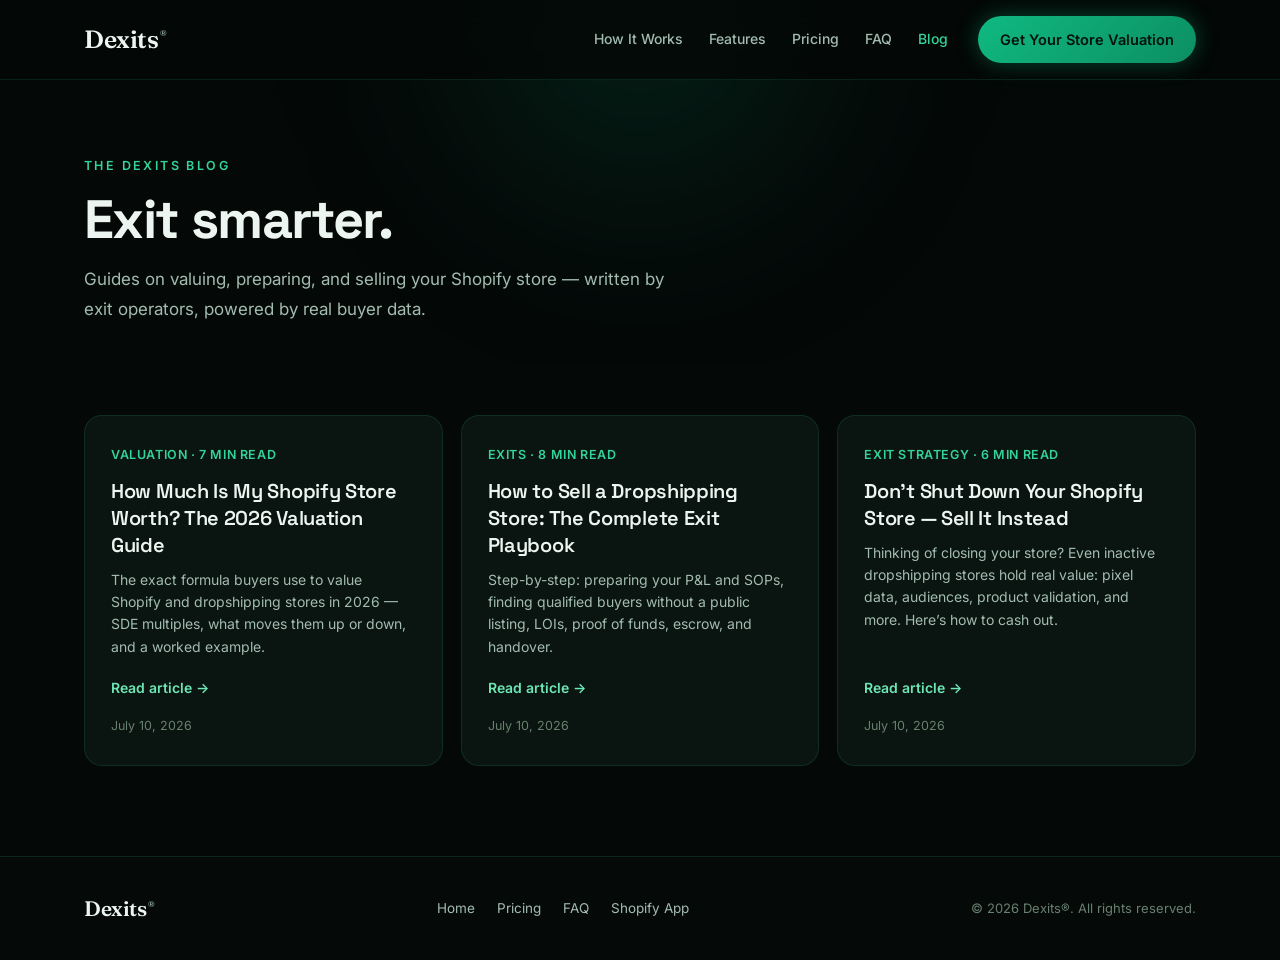
==== blog/index.html @ 19e2a61b "dexits.com rebuild — vision-doc copy, dark emerald design, SEO blog system" ====
<!DOCTYPE html>
<html lang="en">
<head>
<meta charset="UTF-8">
<meta name="viewport" content="width=device-width, initial-scale=1.0">
<title>Dexits® Blog — Shopify Store Valuation & Exit Guides</title>
<meta name="description" content="Guides on valuing, preparing, and selling your Shopify dropshipping store. Valuation multiples, exit checklists, buyer psychology, and escrow-secured deals.">
<link rel="canonical" href="https://dexits.com/blog/">
<meta property="og:type" content="website">
<meta property="og:title" content="Dexits® Blog — Shopify Store Valuation & Exit Guides">
<meta property="og:description" content="Learn how to value and sell your Shopify store. Written by exit operators.">
<meta name="theme-color" content="#040807">
<link rel="preconnect" href="https://fonts.googleapis.com">
<link rel="preconnect" href="https://fonts.gstatic.com" crossorigin>
<link href="https://fonts.googleapis.com/css2?family=Fraunces:opsz,wght@9..144,500;9..144,600&family=Space+Grotesk:wght@400;500;600;700&family=Inter:wght@400;500;600&display=swap" rel="stylesheet">
<link rel="stylesheet" href="blog.css">
</head>
<body>

<header class="nav">
  <div class="nav-inner">
    <a class="brand" href="../index.html">Dexits<sup>®</sup></a>
    <nav class="nav-links">
      <a href="../index.html#how-it-works">How It Works</a>
      <a href="../index.html#features">Features</a>
      <a href="../index.html#pricing">Pricing</a>
      <a href="../index.html#faq">FAQ</a>
      <a href="index.html" style="color:var(--em-bright)">Blog</a>
    </nav>
    <a class="btn btn-primary" href="https://apps.shopify.com/dexits" target="_blank" rel="noopener">Get Your Store Valuation</a>
  </div>
</header>

<section class="page-head">
  <div class="orb"></div>
  <div class="wrap" style="position:relative;z-index:1">
    <span class="label">The Dexits Blog</span>
    <h1 class="page-title">Exit smarter.</h1>
    <p class="page-sub">Guides on valuing, preparing, and selling your Shopify store — written by exit operators, powered by real buyer data.</p>
  </div>
</section>

<div class="wrap">
  <div class="post-grid" id="postGrid">
    <noscript>
      <a class="post-card" href="how-much-is-my-shopify-store-worth.html"><h2>How Much Is My Shopify Store Worth? The 2026 Valuation Guide</h2></a>
      <a class="post-card" href="sell-dropshipping-store.html"><h2>How to Sell a Dropshipping Store: The Complete Exit Playbook</h2></a>
      <a class="post-card" href="dont-shut-down-your-shopify-store.html"><h2>Don’t Shut Down Your Shopify Store — Sell It Instead</h2></a>
    </noscript>
  </div>
</div>

<footer>
  <div class="wrap">
    <div class="foot-bottom">
      <a class="brand" href="../index.html" style="font-size:21px">Dexits<sup>®</sup></a>
      <div class="foot-links">
        <a href="../index.html">Home</a>
        <a href="../index.html#pricing">Pricing</a>
        <a href="../index.html#faq">FAQ</a>
        <a href="https://apps.shopify.com/dexits" target="_blank" rel="noopener">Shopify App</a>
      </div>
      <span>© 2026 Dexits®. All rights reserved.</span>
    </div>
  </div>
</footer>

<script src="posts.js"></script>
<script>
(function(){
  const grid=document.getElementById('postGrid');
  if(!window.DEXITS_POSTS){return}
  const fmt=d=>new Date(d+'T00:00:00').toLocaleDateString('en-US',{year:'numeric',month:'long',day:'numeric'});
  window.DEXITS_POSTS.forEach(p=>{
    const a=document.createElement('a');
    a.className='post-card';a.href=p.slug+'.html';
    a.innerHTML='<div class="post-meta">'+p.tag+' · '+p.minutes+' min read</div>'+
      '<h2>'+p.title+'</h2><p>'+p.description+'</p>'+
      '<span class="more">Read article →</span><span class="date">'+fmt(p.date)+'</span>';
    grid.appendChild(a);
  });
})();
</script>
</body>
</html>
---- blog/blog.css ----
/* ============================================================
   DEXITS BLOG — shared stylesheet (matches main site theme)
   ============================================================ */
:root{
  --bg0:#040807;--bg1:#060d0a;--panel:#0a1410;
  --line:rgba(52,211,153,.13);--line-strong:rgba(52,211,153,.28);
  --em:#10b981;--em-bright:#34d399;--em-soft:#6ee7b7;--em-deep:#0c8f63;
  --ink:#ecf5f0;--mut:#a3bcb0;--dim:#68806f;
  --font-body:'Inter',system-ui,-apple-system,sans-serif;
  --font-disp:'Space Grotesk','Inter',sans-serif;
  --font-serif:'Fraunces',Georgia,serif;
}
*{margin:0;padding:0;box-sizing:border-box}
html{scroll-behavior:smooth}
body{background:var(--bg0);color:var(--ink);font-family:var(--font-body);font-size:16.5px;line-height:1.75;-webkit-font-smoothing:antialiased;overflow-x:hidden}
::selection{background:rgba(16,185,129,.35)}
a{color:var(--em-soft);text-decoration:none}
a:hover{color:var(--em-bright)}
.wrap{max-width:1160px;margin:0 auto;padding:0 24px}

/* nav */
.nav{position:fixed;top:0;left:0;right:0;z-index:50;background:rgba(4,8,7,.82);backdrop-filter:blur(14px);-webkit-backdrop-filter:blur(14px);border-bottom:1px solid var(--line)}
.nav-inner{max-width:1160px;margin:0 auto;padding:16px 24px;display:flex;align-items:center;gap:30px}
.brand{font-family:var(--font-serif);font-weight:600;font-size:25px;letter-spacing:-.5px;color:var(--ink)!important;display:flex;align-items:flex-start;gap:2px;line-height:1}
.brand sup{font-size:9px;margin-top:2px;color:var(--mut)}
.nav-links{display:flex;gap:26px;margin-left:auto;align-items:center}
.nav-links a{font-size:14px;color:var(--mut);font-weight:500}
.nav-links a:hover{color:var(--em-bright)}
.btn{display:inline-flex;align-items:center;gap:9px;font-weight:600;font-size:14.5px;border-radius:999px;padding:11px 22px;cursor:pointer;transition:transform .2s,box-shadow .2s;border:none;white-space:nowrap}
.btn-primary{background:linear-gradient(135deg,var(--em) 0%,var(--em-deep) 100%);color:#03130c!important;box-shadow:0 0 22px rgba(16,185,129,.35)}
.btn-primary:hover{transform:translateY(-2px);box-shadow:0 0 40px rgba(16,185,129,.55)}
.btn-ghost{background:rgba(52,211,153,.06);color:var(--ink)!important;border:1px solid var(--line-strong)}
.btn-ghost:hover{background:rgba(52,211,153,.12)}

/* glow */
.orb{position:absolute;border-radius:50%;filter:blur(90px);pointer-events:none;z-index:0}
.page-head{position:relative;padding:150px 0 40px;overflow:hidden}
.page-head .orb{width:560px;height:560px;top:-260px;left:50%;transform:translateX(-50%);background:radial-gradient(circle,rgba(16,185,129,.18),transparent 65%)}

/* blog index */
.label{display:inline-block;font-size:12.5px;letter-spacing:2.4px;text-transform:uppercase;color:var(--em-bright);font-weight:600;margin-bottom:14px}
h1.page-title{font-family:var(--font-disp);font-size:clamp(34px,5vw,54px);letter-spacing:-1.6px;line-height:1.08;font-weight:700}
.page-sub{color:var(--mut);font-size:17px;max-width:600px;margin-top:16px}
.post-grid{display:grid;grid-template-columns:repeat(3,1fr);gap:18px;padding:50px 0 90px;position:relative;z-index:1}
.post-card{background:var(--panel);border:1px solid var(--line);border-radius:18px;padding:28px 26px;display:flex;flex-direction:column;transition:transform .3s,border-color .3s;color:var(--ink)!important}
.post-card:hover{transform:translateY(-5px);border-color:var(--line-strong)}
.post-meta{font-size:12.5px;color:var(--em-bright);letter-spacing:.6px;text-transform:uppercase;font-weight:600;margin-bottom:12px}
.post-card h2{font-family:var(--font-disp);font-size:20px;font-weight:600;letter-spacing:-.3px;line-height:1.35;margin-bottom:10px;color:var(--ink)}
.post-card p{color:var(--mut);font-size:14px;line-height:1.6;flex:1}
.post-card .more{margin-top:18px;font-size:14px;color:var(--em-soft);font-weight:600}
.post-card .date{margin-top:14px;font-size:12.5px;color:var(--dim)}

/* article */
.article-head{position:relative;padding:150px 0 30px;overflow:hidden;text-align:center}
.article-head .orb{width:560px;height:560px;top:-280px;left:50%;transform:translateX(-50%);background:radial-gradient(circle,rgba(16,185,129,.17),transparent 65%)}
.article-head .wrap{max-width:820px;position:relative;z-index:1}
.article-head h1{font-family:var(--font-disp);font-size:clamp(30px,4.6vw,48px);letter-spacing:-1.4px;line-height:1.12;font-weight:700}
.article-head .meta{margin-top:20px;font-size:13.5px;color:var(--dim)}
.article-head .meta b{color:var(--em-bright);font-weight:600;text-transform:uppercase;letter-spacing:.8px}
article{max-width:720px;margin:0 auto;padding:40px 24px 60px;position:relative;z-index:1}
article p{margin-bottom:22px;color:#c9dbd1}
article h2{font-family:var(--font-disp);font-size:27px;letter-spacing:-.6px;font-weight:700;margin:44px 0 16px;color:var(--ink)}
article h3{font-family:var(--font-disp);font-size:20px;letter-spacing:-.3px;font-weight:600;margin:34px 0 12px;color:var(--ink)}
article ul,article ol{margin:0 0 22px 22px;color:#c9dbd1}
article li{margin-bottom:10px}
article b,article strong{color:var(--ink)}
article blockquote{border-left:2px solid var(--em-deep);padding:6px 0 6px 20px;margin:0 0 22px;font-family:var(--font-serif);font-style:italic;font-size:18.5px;color:var(--em-soft)}
.callout{background:var(--panel);border:1px solid var(--line-strong);border-radius:16px;padding:22px 26px;margin:30px 0;font-size:15.5px}
.callout b{color:var(--em-bright)}
table{width:100%;border-collapse:collapse;margin:0 0 26px;font-size:14.5px}
th,td{text-align:left;padding:12px 14px;border-bottom:1px solid var(--line)}
th{color:var(--em-bright);font-family:var(--font-disp);font-weight:600;font-size:13px;letter-spacing:.8px;text-transform:uppercase}
td{color:#c9dbd1}

/* in-article CTA */
.cta-box{position:relative;overflow:hidden;text-align:center;background:linear-gradient(180deg,#0c1a13,#071009);border:1px solid var(--line-strong);border-radius:22px;padding:44px 30px;margin:48px 0;box-shadow:0 0 60px rgba(16,185,129,.10)}
.cta-box h3{font-family:var(--font-disp);font-size:25px;letter-spacing:-.5px;margin:0 0 10px;font-weight:700}
.cta-box p{color:var(--mut);font-size:15px;margin-bottom:22px}
.cta-box .fine{font-size:12.5px;color:var(--dim);margin:16px 0 0}

/* related */
.related{max-width:980px;margin:0 auto;padding:10px 24px 90px}
.related h2{font-family:var(--font-disp);font-size:24px;letter-spacing:-.5px;margin-bottom:24px}
.related-grid{display:grid;grid-template-columns:repeat(2,1fr);gap:16px}

/* footer */
footer{border-top:1px solid var(--line);padding:40px 0;background:rgba(6,13,10,.6)}
.foot-bottom{display:flex;justify-content:space-between;gap:16px;flex-wrap:wrap;font-size:13px;color:var(--dim);align-items:center}
.foot-links{display:flex;gap:22px;flex-wrap:wrap}
.foot-links a{color:var(--mut);font-size:13.5px}
.foot-links a:hover{color:var(--em-bright)}

@media (max-width:980px){.post-grid,.related-grid{grid-template-columns:repeat(2,1fr)}}
@media (max-width:720px){
  .nav-links{display:none}
  .post-grid,.related-grid{grid-template-columns:1fr}
  .article-head,.page-head{padding-top:120px}
}
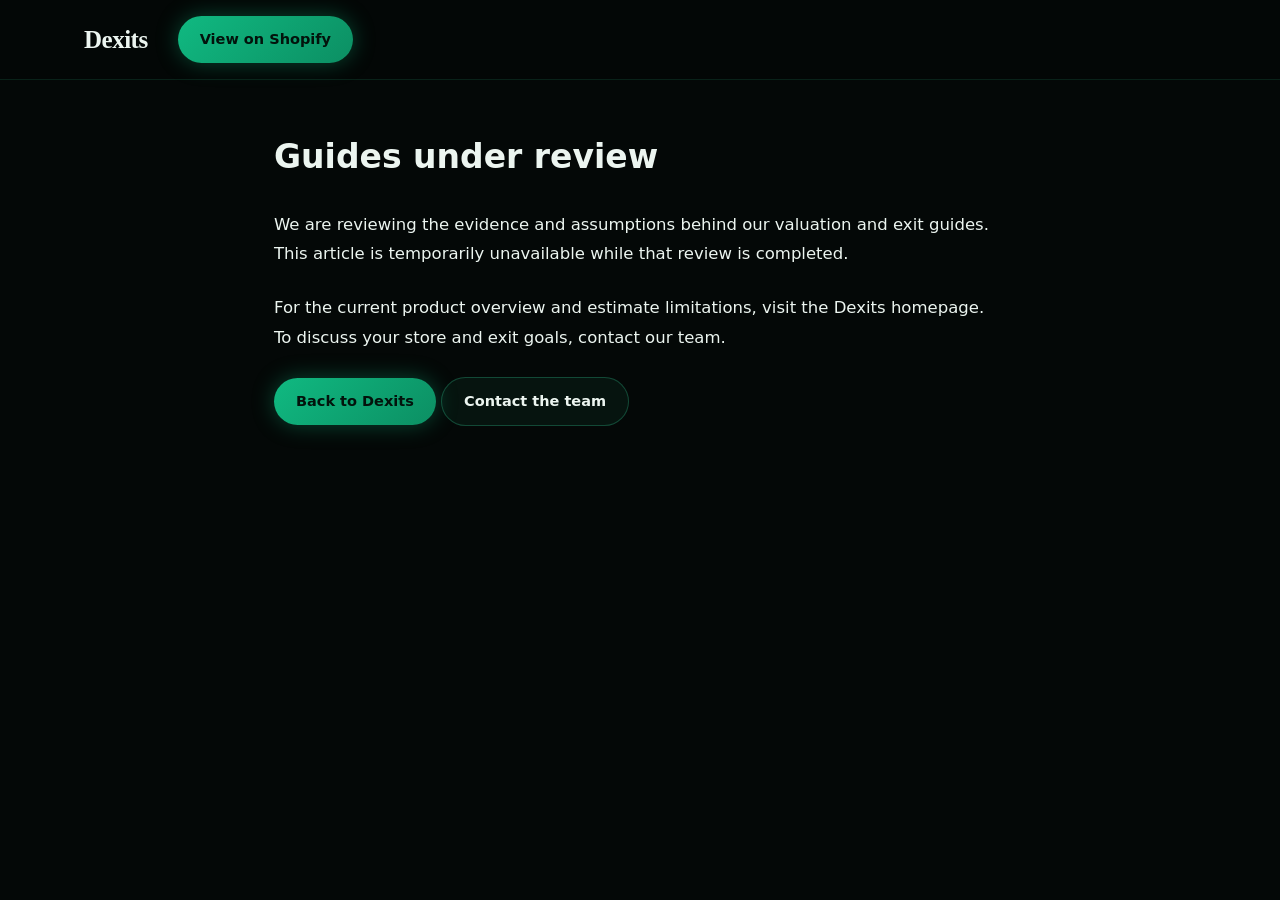
==== commit b977bc68: "Clarify future buyer enquiries and withdraw unreviewed articles" ====
--- a/blog/index.html
+++ b/blog/index.html
@@ -1,85 +1 @@
-<!DOCTYPE html>
-<html lang="en">
-<head>
-<meta charset="UTF-8">
-<meta name="viewport" content="width=device-width, initial-scale=1.0">
-<title>Dexits® Blog — Shopify Store Valuation & Exit Guides</title>
-<meta name="description" content="Guides on valuing, preparing, and selling your Shopify dropshipping store. Valuation multiples, exit checklists, buyer psychology, and escrow-secured deals.">
-<link rel="canonical" href="https://dexits.com/blog/">
-<meta property="og:type" content="website">
-<meta property="og:title" content="Dexits® Blog — Shopify Store Valuation & Exit Guides">
-<meta property="og:description" content="Learn how to value and sell your Shopify store. Written by exit operators.">
-<meta name="theme-color" content="#040807">
-<link rel="preconnect" href="https://fonts.googleapis.com">
-<link rel="preconnect" href="https://fonts.gstatic.com" crossorigin>
-<link href="https://fonts.googleapis.com/css2?family=Fraunces:opsz,wght@9..144,500;9..144,600&family=Space+Grotesk:wght@400;500;600;700&family=Inter:wght@400;500;600&display=swap" rel="stylesheet">
-<link rel="stylesheet" href="blog.css">
-</head>
-<body>
-
-<header class="nav">
-  <div class="nav-inner">
-    <a class="brand" href="../index.html">Dexits<sup>®</sup></a>
-    <nav class="nav-links">
-      <a href="../index.html#how-it-works">How It Works</a>
-      <a href="../index.html#features">Features</a>
-      <a href="../index.html#pricing">Pricing</a>
-      <a href="../index.html#faq">FAQ</a>
-      <a href="index.html" style="color:var(--em-bright)">Blog</a>
-    </nav>
-    <a class="btn btn-primary" href="https://apps.shopify.com/dexits" target="_blank" rel="noopener">Get Your Store Valuation</a>
-  </div>
-</header>
-
-<section class="page-head">
-  <div class="orb"></div>
-  <div class="wrap" style="position:relative;z-index:1">
-    <span class="label">The Dexits Blog</span>
-    <h1 class="page-title">Exit smarter.</h1>
-    <p class="page-sub">Guides on valuing, preparing, and selling your Shopify store — written by exit operators, powered by real buyer data.</p>
-  </div>
-</section>
-
-<div class="wrap">
-  <div class="post-grid" id="postGrid">
-    <noscript>
-      <a class="post-card" href="how-much-is-my-shopify-store-worth.html"><h2>How Much Is My Shopify Store Worth? The 2026 Valuation Guide</h2></a>
-      <a class="post-card" href="sell-dropshipping-store.html"><h2>How to Sell a Dropshipping Store: The Complete Exit Playbook</h2></a>
-      <a class="post-card" href="dont-shut-down-your-shopify-store.html"><h2>Don’t Shut Down Your Shopify Store — Sell It Instead</h2></a>
-    </noscript>
-  </div>
-</div>
-
-<footer>
-  <div class="wrap">
-    <div class="foot-bottom">
-      <a class="brand" href="../index.html" style="font-size:21px">Dexits<sup>®</sup></a>
-      <div class="foot-links">
-        <a href="../index.html">Home</a>
-        <a href="../index.html#pricing">Pricing</a>
-        <a href="../index.html#faq">FAQ</a>
-        <a href="https://apps.shopify.com/dexits" target="_blank" rel="noopener">Shopify App</a>
-      </div>
-      <span>© 2026 Dexits®. All rights reserved.</span>
-    </div>
-  </div>
-</footer>
-
-<script src="posts.js"></script>
-<script>
-(function(){
-  const grid=document.getElementById('postGrid');
-  if(!window.DEXITS_POSTS){return}
-  const fmt=d=>new Date(d+'T00:00:00').toLocaleDateString('en-US',{year:'numeric',month:'long',day:'numeric'});
-  window.DEXITS_POSTS.forEach(p=>{
-    const a=document.createElement('a');
-    a.className='post-card';a.href=p.slug+'.html';
-    a.innerHTML='<div class="post-meta">'+p.tag+' · '+p.minutes+' min read</div>'+
-      '<h2>'+p.title+'</h2><p>'+p.description+'</p>'+
-      '<span class="more">Read article →</span><span class="date">'+fmt(p.date)+'</span>';
-    grid.appendChild(a);
-  });
-})();
-</script>
-</body>
-</html>
+<!doctype html><html lang="en"><head><meta charset="utf-8"><meta name="viewport" content="width=device-width, initial-scale=1"><meta name="robots" content="noindex, follow"><title>Guides under review · Dexits</title><meta name="description" content="Dexits is reviewing its educational articles and their sources."><link rel="stylesheet" href="blog.css"></head><body><header class="nav"><div class="nav-inner"><a class="brand" href="../index.html">Dexits</a><a class="btn btn-primary" href="https://apps.shopify.com/dexits" rel="noopener">View on Shopify</a></div></header><main style="max-width:780px;margin:96px auto;padding:32px 24px;min-height:50vh"><h1>Guides under review</h1><p style="margin:24px 0;line-height:1.8">We are reviewing the evidence and assumptions behind our valuation and exit guides. This article is temporarily unavailable while that review is completed.</p><p style="margin:24px 0;line-height:1.8">For the current product overview and estimate limitations, visit the Dexits homepage. To discuss your store and exit goals, contact our team.</p><p><a class="btn btn-primary" href="../index.html">Back to Dexits</a> <a class="btn btn-ghost" href="../get-started.html">Contact the team</a></p></main></body></html>
